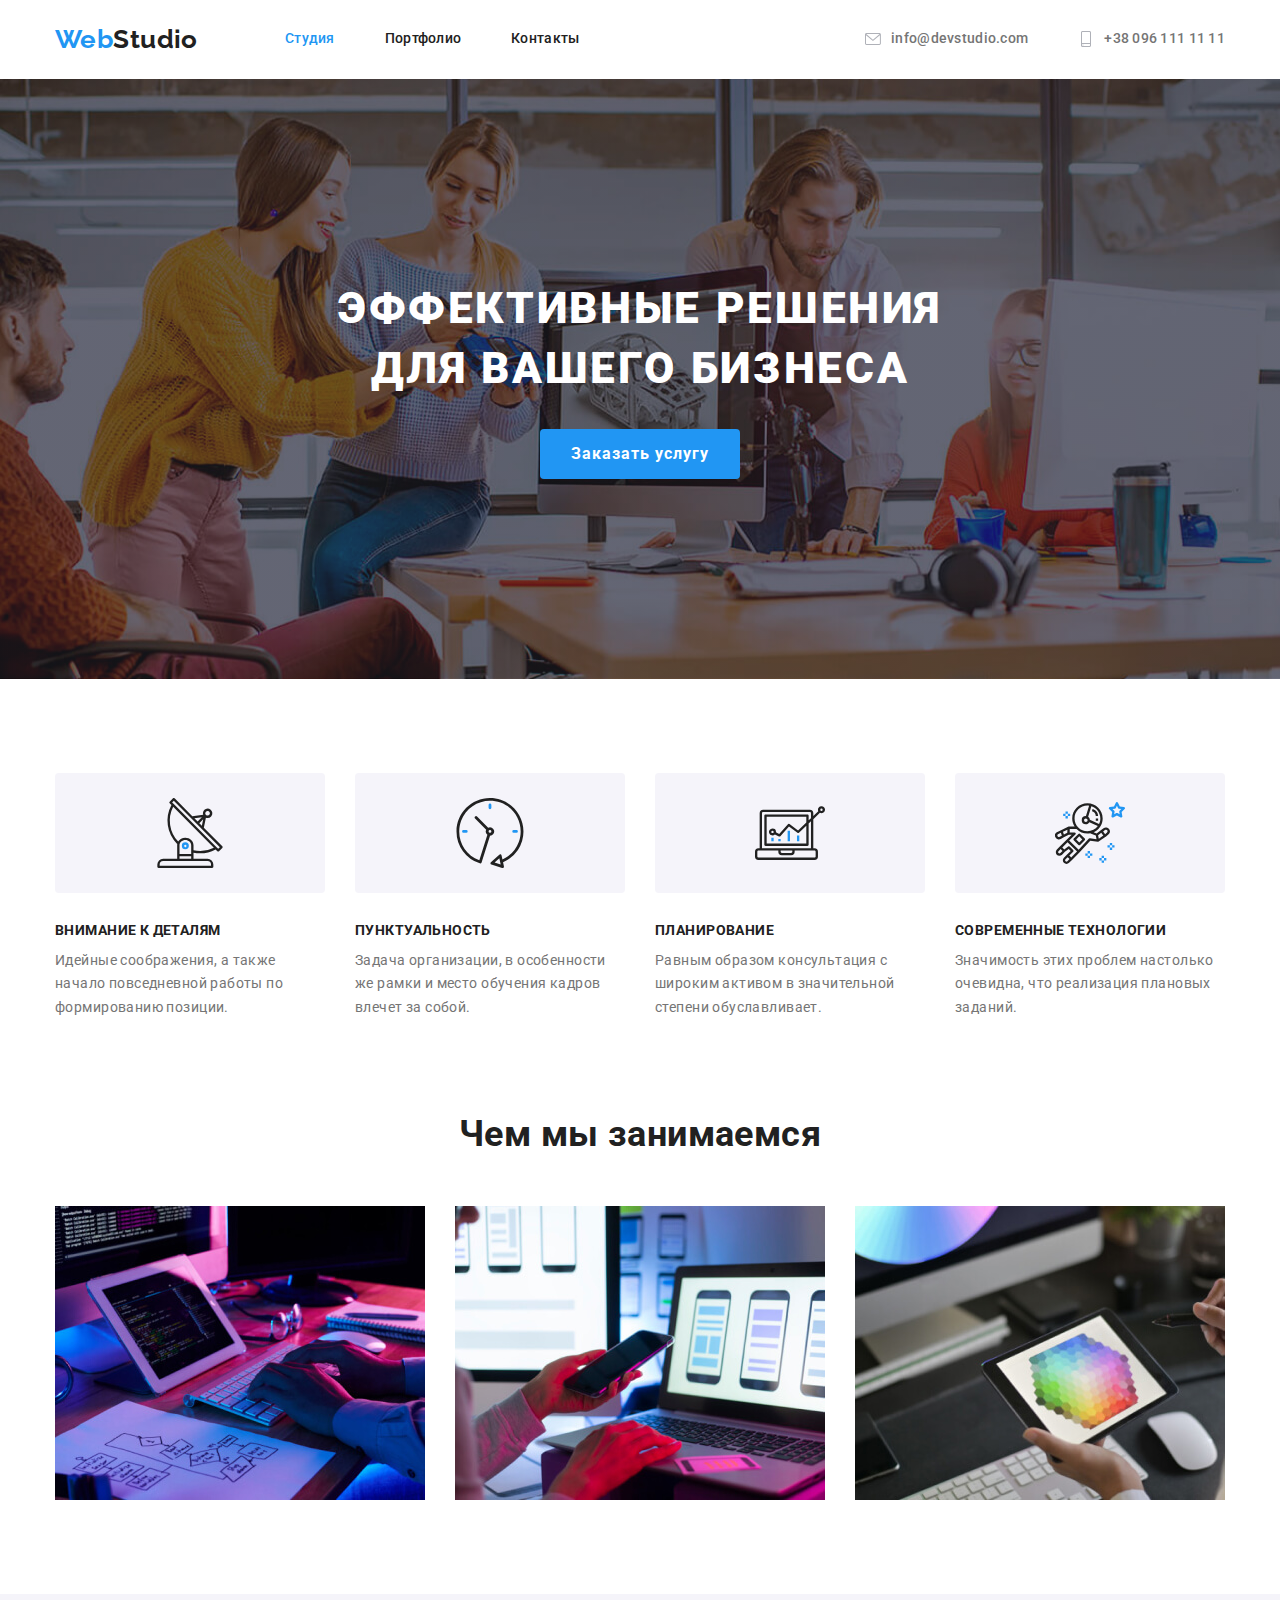
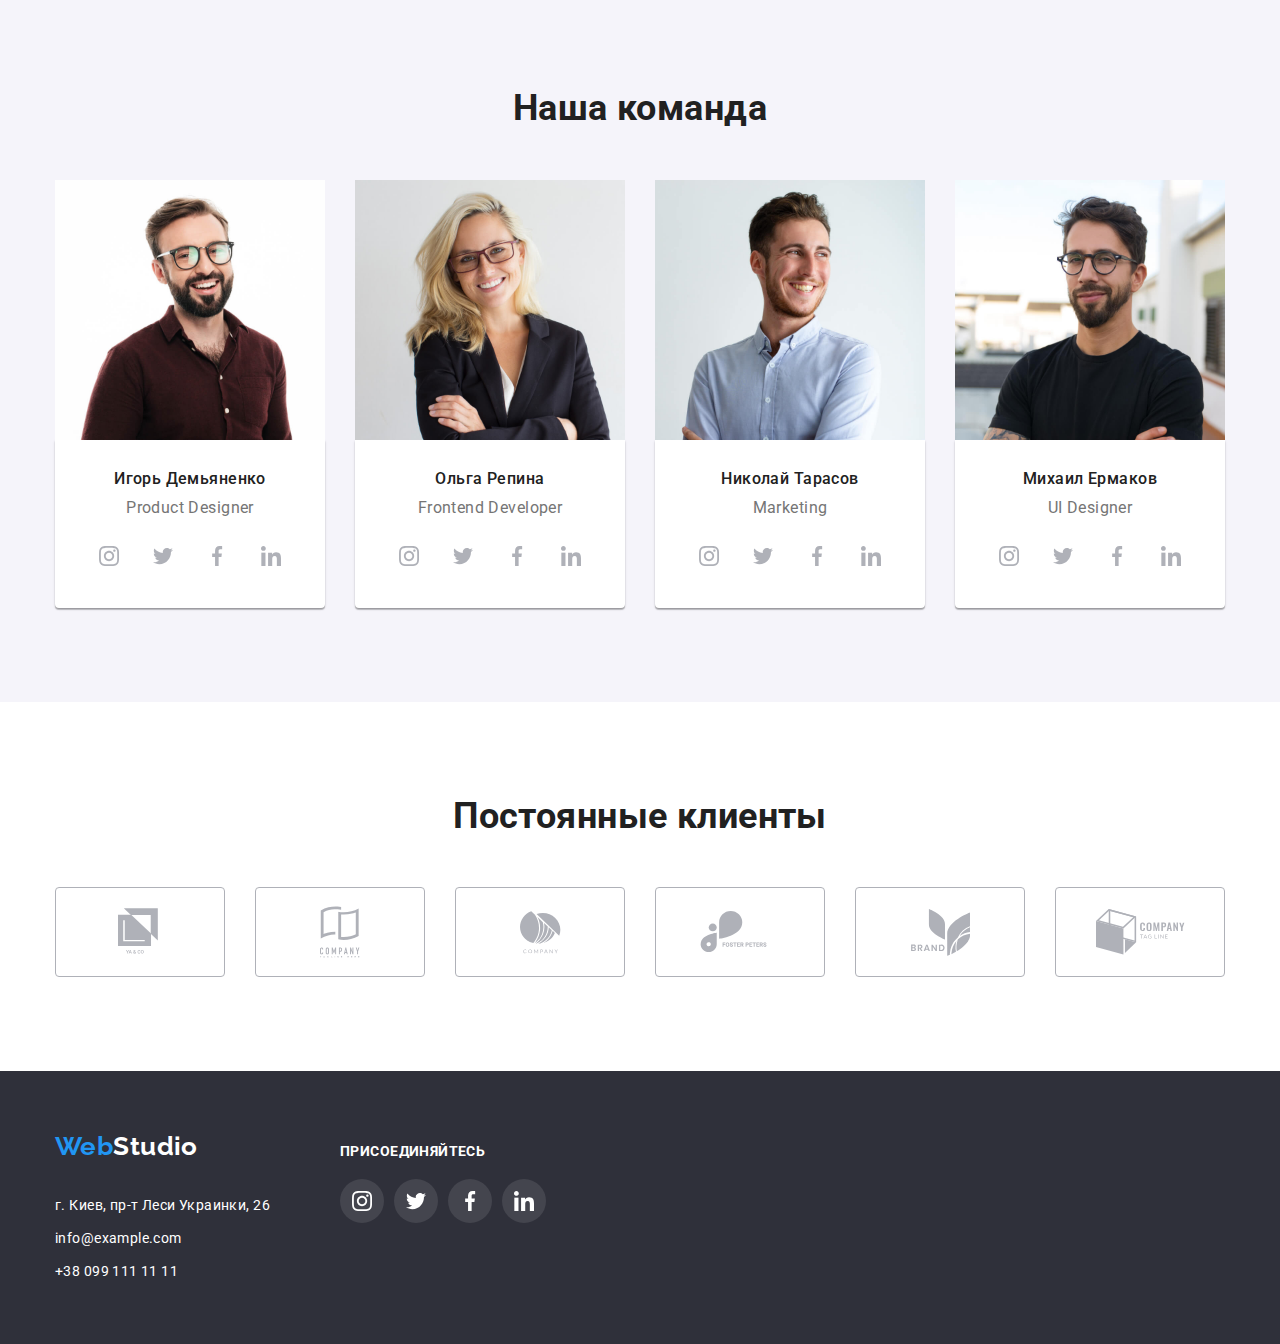
==== index.html @ 86a0d706 "перенесення файлів з попередньої роботи / transfer files from previous work" ====
<!DOCTYPE html>
<html lang="ru">
  <head>
    <meta charset="UTF-8" />
    <meta name="viewport" content="width=device-width, initial-scale=1.0" />
    <title>Студия</title>
    <link link href="https://fonts.googleapis.com/css2?family=Raleway:wght@500&family=Roboto:wght@400;500;700;900&display=swap" rel="stylesheet" />
    <link rel="stylesheet" href="./css/normalize.css"/>
    <link rel="stylesheet" href="./css/styles.css" />
  </head>

  <body class="page">
    <!--Шапка-->
    <header class="page-header">
      <div class="container">
      <nav>
        <a href="./index.html" class="logo link">Web<span class="logo-secondary">Studio</span></a>
      
        <ul class="site-nav list">
          <li class="item"><a href="./index.html" class="link current">Студия</a></li>
          <li class="item"><a href="./portfolio.html" class="link">Портфолио</a></li>
          <li class="item"><a href="" class="link">Контакты</a></li>                                   
        </ul>
      
        <ul class="auth-nav list">
          <li class="item"><a href="" class="link">
            <svg class="header-icon"><use href="./images/sprite.svg#icon-envelope"></use></svg>info@devstudio.com</a></li>
          <li class="item"><a href="" class="link">
            <svg class="header-icon" ><use href="./images/sprite.svg#icon-smartphone"></use></svg>+38 096 111 11 11</a></li>
        </ul>
      </nav>
      </div> 
    </header>

    <main>
      <!--Герой-->
      <section class="hero">
      <div class="container">
        <h1 class="hero-title">Эффективные решения<br> для вашего бизнеса</h1>
        <a href="" class="button link">Заказать услугу</a>
      </div>
      </section>

      <!--Наши плюсы-->
      <section class="section weprossection">
      <div class="container wepros">
        <h2 hidden class="section-title">преимущества</h2>
        <!--Скрытый заголовок-->
        <ul class="benefits list">
          <li class="benefits-list-item-first marging-list">
            <h3 class="title">Внимание к деталям</h3>
            <p class="text">
              Идейные соображения, а также начало повседневной работы по
              формированию позиции.
            </p>
          </li>
          <li class="benefits-list-item-secondary marging-list">
            <h3 class="title">Пунктуальность</h3>
            <p class="text">
              Задача организации, в особенности же рамки и место обучения кадров
              влечет за собой.
            </p>
          </li>
          <li class="benefits-list-item-third marging-list">
            <h3 class="title">Планирование</h3>
            <p class="text">
              Равным образом консультация с широким активом в значительной
              степени обуславливает.
            </p>
          </li>
          <li class="benefits-list-item-fourth marging-list">
            <h3 class="title">Современные технологии</h3>
            <p class="text">
              Значимость этих проблем настолько очевидна, что реализация
              плановых заданий.
            </p>
          </li>
        </ul>
      </div>
      </section>

      <!--Чем мы занимаемся-->
      <section class="section">
      <div class="container wedo">
        <h2 class="section-title">Чем мы занимаемся</h2>
        <ul class="list wedo-list">
          <li class="item">
            <img src="./images/occupation/img-1.jpg" alt="ноутбук" width="370"
            height="294" />
            <!-- <h3 class="title-secondary">Десктопные приложения</h3> -->
          </li>
          <li class="item">
            <img src="./images/occupation/img-2.jpg" alt="мобильный телефон"
            width="370" height="294" />
            <!-- <h3 class="title-secondary">Мобильные приложения</h3> -->
          </li>

          <li class="item">
            <img src="./images/occupation/img-3.jpg" alt="ноутбук" width="370"
            height="294" />
            <!-- <h3 class="title-secondary">Дизайнерские решения</h3> -->
          </li>
        </ul>
      </div>
      </section>

      <!--Наша команда-->
      <section class="section ourteam">
      <div class="container ourteam-container">
        <h2 class="section-title">Наша команда</h2>
        <ul class="list ourteam-list">
          <li class="item">
            <img src="./images/our-team/photo-1.jpg" alt="фото сотрудника"
            width="270" height="260" />
            <div class="ourteam-content">
            <h3 class="title-primery ourteam-title-padding">Игорь Демьяненко</h3>
            <p class="text">Product Designer</p>
            <ul class="list list-socialnetworks ourteam-socialnetworks">
              <li class="item-socialnetworks "><a href="" aria-label="Ссылка на Instagram">
                <svg class="ourteam-icon"><use href="./images/sprite.svg#icon-instagram"></use></svg>
              </a></li>
              <li class="item-socialnetworks "><a href="" aria-label="Ссылка на Twitter">
                <svg class="ourteam-icon"><use href="./images/sprite.svg#icon-twitter"></use></svg>
              </a></li>
              <li class="item-socialnetworks "><a href="" aria-label="Ссылка на Facebook">
                <svg class="ourteam-icon"><use href="./images/sprite.svg#icon-facebook"></use></svg>
            </a></li>
              <li class="item-socialnetworks "><a href="" aria-label="Ссылка на LinkedIn">
                <svg class="ourteam-icon"><use href="./images/sprite.svg#icon-linkedin"></use></svg>
              </a></li>
            </ul>
            </div>
          </li>
          <li class="item">
            <img src="./images/our-team/photo-2.jpg" alt="фото сотрудника"
            width="270" height="260" />
            <div class="ourteam-content">
            <h3 class="title-primery ourteam-title-padding">Ольга Репина</h3>
            <p class="text">Frontend Developer</p>
            <ul class="list list-socialnetworks ourteam-socialnetworks">
              <li class="item-socialnetworks "><a href="" aria-label="Ссылка на Instagram">
                <svg class="ourteam-icon"><use href="./images/sprite.svg#icon-instagram"></use></svg>
                </a></li>
              <li class="item-socialnetworks "><a href="" aria-label="Ссылка на Twitter">
                <svg class="ourteam-icon"><use href="./images/sprite.svg#icon-twitter"></use></svg>
                </a></li>
              <li class="item-socialnetworks "><a href="" aria-label="Ссылка на Facebook">
                <svg class="ourteam-icon"><use href="./images/sprite.svg#icon-facebook"></use></svg>
                </a></li>
              <li class="item-socialnetworks "><a href="" aria-label="Ссылка на LinkedIn">
                <svg class="ourteam-icon"><use href="./images/sprite.svg#icon-linkedin"></use></svg>
                </a></li>
            </ul> 
            </div>
            </li>
            <li class="item">
            <img src="./images/our-team/photo-3.jpg" alt="фото сотрудника"
            width="270" height="260" />
            <div class="ourteam-content">
            <h3 class="title-primery ourteam-title-padding">Николай Тарасов</h3>
            <p class="text">Marketing</p>
            <ul class="list list-socialnetworks ourteam-socialnetworks">
              <li class="item-socialnetworks "><a href="" aria-label="Ссылка на Instagram">
                  <svg class="ourteam-icon"><use href="./images/sprite.svg#icon-instagram"></use></svg>
                </a></li>
              <li class="item-socialnetworks "><a href="" aria-label="Ссылка на Twitter">
                  <svg class="ourteam-icon"><use href="./images/sprite.svg#icon-twitter"></use></svg>
                </a></li>
              <li class="item-socialnetworks "><a href="" aria-label="Ссылка на Facebook">
                  <svg class="ourteam-icon"><use href="./images/sprite.svg#icon-facebook"></use></svg>
                </a></li>
              <li class="item-socialnetworks"><a href="" aria-label="Ссылка на LinkedIn">
                  <svg class="ourteam-icon"><use href="./images/sprite.svg#icon-linkedin"></use></svg>
                </a></li>
            </ul>
          </div>
          </li>
          <li class="item">
            <img src="./images/our-team/photo-4.jpg" alt="фото сотрудника"
            width="270" height="260" />
            <div class="ourteam-content">
              <h3 class="title-primery ourteam-title-padding">Михаил Ермаков</h3>
              <p class="text">UI Designer</p>
              <ul class="list list-socialnetworks ourteam-socialnetworks">
                <li class="item-socialnetworks "><a  href="" aria-label="Ссылка на Instagram">
                    <svg class="ourteam-icon">
                      <use href="./images/sprite.svg#icon-instagram"></use>
                    </svg>
                  </a></li>
                <li class="item-socialnetworks"><a  href="" aria-label="Ссылка на Twitter">
                    <svg class="ourteam-icon">
                      <use href="./images/sprite.svg#icon-twitter"></use>
                    </svg>
                  </a></li>
                <li class="item-socialnetworks"><a  href="" aria-label="Ссылка на Facebook">
                    <svg class="ourteam-icon">
                      <use href="./images/sprite.svg#icon-facebook"></use>
                    </svg>
                  </a></li>
                <li class="item-socialnetworks"><a  href="" aria-label="Ссылка на LinkedIn">
                    <svg class="ourteam-icon">
                      <use href="./images/sprite.svg#icon-linkedin"></use>
                    </svg>
                  </a></li>
              </ul>
            </div>
      </div>
      </section>

      <!-- Постоянные клиенты--> 
       <section class="section clients">
      <div class="container">
        <h2 class="section-title">Постоянные клиенты</h2>
        <ul class="list clients-list">
          <li class="item"><a href="">
            <svg class="clients-icon" width="44px" height="49px">
              <use href="./images/sprite.svg#icon-logo-1" ></use>
            </svg>
          </a></li> 
          <li class="item"><a href="">
            <svg class="clients-icon" width="40" height="52">
              <use href="./images/sprite.svg#icon-logo-2" ></use>
            </svg></a></li>
          <li class="item"><a href="">
            <svg class="clients-icon" width="41" height="43">
              <use href="./images/sprite.svg#icon-logo-3"></use>
            </svg></a></li>
          <li class="item"><a href="">
            <svg class="clients-icon"  width="80" height="42">
              <use href="./images/sprite.svg#icon-logo-4"></use>
            </svg></a></li>
          <li class="item"><a href="">
            <svg class="clients-icon" width="59" height="47">
              <use href="./images/sprite.svg#icon-logo-5" ></use>
            </svg></a></li>
          <li class="item"><a href="">
            <svg class="clients-icon" width="89" height="46">
              <use href="./images/sprite.svg#icon-logo-6" width="89" height="46"></use>
            </svg></a></li> 
        </ul>
      </section>
      </div>
    </main>

    <!--Футер-->
    <footer class="footer">
      <div class="container">
        <div class="first-container-footer">
          <a href="" class="logo link">
            <p>Web<span class="alternative">Studio</span></p>
          </a>
          <address class="footer-address">
            <ul class="list">
              <li class="item"><a>г. Киев, пр-т Леси Украинки, 26</a></li> <!--ссылка на геолокацию?-->
              <li class="item"><a href="" class="address-link link">info@example.com</a></li>
              <li class="item"><a href="" class="address-link link">+38 099 111 11 11</a></li>
            </ul>
          </address>
        </div>
    
        <div class="secondary-container-footer">
            <p class="text">присоединяйтесь</p>
            <ul class="list list-secondary-container-footer list-socialnetworks">
              <li class="item socialnetworks-item"><a href="" aria-label="Ссылка на Instagram">
                <svg class="footer-icon">
                  <use href="./images/sprite.svg#icon-instagram"></use>
                </svg>
              </a></li>
              <li class="item socialnetworks-item"><a href="" aria-label="Ссылка на Twitter">
                <svg class="footer-icon">
                  <use href="./images/sprite.svg#icon-twitter"></use>
                </svg>
              </a></li>
              <li class="item socialnetworks-item"><a  href="" aria-label="Ссылка на Facebook">
                <svg class="footer-icon">
                  <use href="./images/sprite.svg#icon-facebook"></use>
                </svg>
              </a></li>
              <li class="item socialnetworks-item"><a href="" aria-label="Ссылка на Facebook">
                  <svg class="footer-icon">
                    <use href="./images/sprite.svg#icon-linkedin"></use>
                  </svg>
                </a></li>
            </ul>
          </div>
    
          <!-- <div class="third-container-footer">
            <p>Подпишитесь на рассылку</p>
          </div> -->
      </div>
    </footer>
  </body>
</html>
---- css/styles.css ----
/* цвет заголовков #212121 */
/* альтернативный цвет заголовков #FFFFFF */
/* цвет текста  #757575*/
/* белый #FFFFFF*/
/* акцент  #2196F3*/
/* основной цвет фона  #FFFFFF */
/* вторичный цвет фона #F5F4FA */
/* цвет фона подвала #2F303A */
/* цвет ссылок соцсетей #AFB1B8 */
/* цвет кнопки #2196F3 */

:root {
  --title-color: #212121;
  --title-text-color: #212121;
  --primaty-text-color: #757575;
  --primaty-link-color: #212121;
  --secondary-link-color: #2196f3;
  --secondary-title-color: #ffffff;
  --primary-background-color: #ffffff;
  --secondary-background-color: #f5f4fa;
  --bg-secondary-title: rgba(47, 48, 58, 0.8);
  --bg-button-color: #2196f3;
  --hero-bgc: #c4c4c4;
  --hero-bg-gradient: rgba(47, 48, 58, 0.4);
  --prime-button-title: #ffffff;
  --footer-bg-color: #2f303a;
  --footer-text-color: #ffffff;
  --footer-secondary-text-color: rgba(255, 255, 255, 0.6);
  --prime-border-color: #afb1b8;
  --prime-icon-bgc: #ffffff;
  --secondary-icon-bgc: rgba(255, 255, 255, 0.1);
  --box-shadow-first: rgba(0, 0, 0, 0.12);
  --box-shadow-secondary: rgba(0, 0, 0, 0.14);
  --box-shadow-third: rgba(0, 0, 0, 0.2);
  --batton-shadow-first: rgba(0, 0, 0, 0.1);
  --batton-shadow-secondary: rgba(0, 0, 0, 0.08);
  --batton-shadow-third: rgba(0, 0, 0, 0.12);
  --batton-shadow-fourth: rgba(0, 0, 0, 0.06);
  --batton-shadow-fifth: rgba(0, 0, 0, 0.16);
  --border-item-gallery-work: #eeeeee;
  --icon-color: #afb1b8;
}

html {
  box-sizing: border-box;
}

*,
*::before,
*::after {
  box-sizing: inherit;
  margin: 0;
  padding: 0;
}

.page {
  background-color: var(--primary-beckgound-color);
  color: var(--primaty-text-color);

  font-family: Roboto, sans-serif;
  letter-spacing: 0.03em;

  font-size: 14px;
  line-height: 1.71;
}

.button {
  text-decoration: none;
}

.list {
  list-style: none;
}

.link {
  text-decoration: none;
}

.container {
  margin: 0 auto;
  padding-left: 15px;
  padding-right: 15px;
  width: 1200px;
}

.section {
  padding: 94px 0;
}

img {
  display: block;
  max-width: 100%;
  height: auto;
}

svg {
  fill: var(--prime-border-color);
  /* margin-right: auto;
  margin-left: auto; */
}

/* Шапка */
.page-header {
  padding-top: 24px;
  padding-bottom: 25px;
}

nav {
  display: flex;
  align-items: center;
}

nav .list {
  display: flex;
}

.nomarging-bottom {
  padding: 0;
}

.list-socialnetworks {
  display: flex;
  justify-content: space-between;

  align-items: center;
  /* width: 206px; */
}

/* .list-socialnetwork a {
  display: flex;
  justify-content: space-between;
  align-content: center;
  align-items: center;
  width: 44px;
  height: 44px;
  border-radius: 50%;
} */

/* .list-socialnetworks a:hover,
.list-socialnetworks a:focus {
  background-color: var(--secondary-link-color);
} */

.auth-nav .item svg:first-child {
  width: 16px;
  height: 16px;
  margin-right: 10px;
}
/*?*/
.auth-nav .item svg:last-child {
  width: 16px;
  height: 16px;
  margin-right: 10px;
}

/* .header-icon {
  fill: var(--primaty-text-color);
}

.header-icon:hover,
.header-icon:focus {
  fill: var(--secondary-link-color);
} */

.list-socialnetworks .item:not(:last-child) {
  margin-right: 10px;
}

/* sait-nav */
.logo {
  width: 145px;
  height: 30px;
  margin-right: 85px;

  color: var(--secondary-link-color);

  font-family: Raleway, sans-serif;

  font-weight: 700;
  font-size: 26px;
  line-height: 1.19;
}

.logo-secondary {
  color: var(--title-text-color);
}

.alternative {
  color: var(--secondary-title-color);
}

.site-nav .link {
  color: var(--primaty-link-color);

  font-weight: 500;
  font-size: 14px;
  line-height: 1.14;
  letter-spacing: 0.02em;
}

.site-nav .item:not(:last-child) {
  margin-right: 50px;
}

.site-nav .link:hover,
.site-nav .link:focus,
.site-nav .link.current {
  color: var(--secondary-link-color);
}

.auth-nav .item:not(:last-child) {
  margin-right: 50px;
}

.container .auth-nav {
  margin-left: auto;
}
.auth-nav .link {
  color: var(--primaty-text-color);

  font-weight: 500;
  font-size: 14px;
  line-height: 1.14;
  letter-spacing: 0.02em;

  display: flex;
  align-items: center;
}

.auth-nav .link:hover,
.auth-nav .link:focus,
.auth-nav .link.current {
  color: var(--secondary-link-color);
}

.auth-nav .link:hover svg,
.auth-nav .link:focus svg,
.auth-nav .link.current {
  /* color: var(--secondary-link-color); */
  fill: var(--secondary-link-color);
}

/* Герой */
.hero {
  /* max-width: 1600px; */
  /* height: 600px; */
  /* margin-left: auto; */
  /* margin-right: auto; */
  /* outline: 1px solid var(--hero-bgc); */
  background-image: linear-gradient(
      var(--hero-bg-gradient),
      var(--hero-bg-gradient)
    ),
    /* ??? */ url(../images/Hero.jpg);
  background-repeat: no-repeat;
  background-position: center;
  background-size: cover;

  padding: 200px 0;

  text-align: center;
}

.hero-title {
  margin-top: 0;
  margin-bottom: 30px;
  color: var(--secondary-title-color);

  font-weight: 900;
  font-size: 44px;
  line-height: 1.36;
  text-align: center;
  letter-spacing: 0.06em;
  text-transform: uppercase;
}

.hero .button {
  display: inline-block;
  min-width: 200px;
  padding-top: 10px;
  padding-right: 22px;
  padding-bottom: 10px;
  padding-left: 22px;

  border-radius: 4px;
}

.button {
  background: var(--bg-button-color);
  color: var(--prime-button-title);

  font-weight: 700;
  font-size: 16px;
  line-height: 1.87;
  display: flex;
  align-items: center;
  text-align: center;
  letter-spacing: 0.06em;

  border-radius: 4px;
}

/* Наши плюсы */
.weprossection {
  padding-bottom: 0;
}

.container .benefits {
  display: flex;
  flex-wrap: wrap;
}

.benefits-list-item-first,
.benefits-list-item-secondary,
.benefits-list-item-third,
.benefits-list-item-fourth {
  width: 270px;
  /* height: 120px; */
  fill: var(--secondary-link-color);
}

.benefits-list-item-first::before {
  display: block;
  content: "";
  margin-bottom: 30px;
  height: 120px;
  background-color: var(--secondary-background-color);
  border-radius: 4px;
  background-image: url(../images/antenna1.svg);
  background-position: center;
  background-repeat: no-repeat;
  fill: var(--primaty-link-color);
}

.benefits-list-item-secondary::before {
  display: block;
  content: "";
  margin-bottom: 30px;
  height: 120px;
  background-color: var(--secondary-background-color);
  border-radius: 4px;
  background-image: url(../images/clock1.svg);
  background-position: center;
  background-repeat: no-repeat;
}

.benefits-list-item-third::before {
  display: block;
  content: "";
  margin-bottom: 30px;
  height: 120px;
  background-color: var(--secondary-background-color);
  border-radius: 4px;
  background-image: url(../images/diagram1.svg);
  background-position: center;
  background-repeat: no-repeat;
}

.benefits-list-item-fourth::before {
  display: block;
  content: "";
  margin-bottom: 30px;
  height: 120px;
  background-color: var(--secondary-background-color);
  border-radius: 4px;
  background-image: url(../images/astronaut1.svg);
  background-position: center;
  background-repeat: no-repeat;
}

.benefits .marging-list:not(:last-child) {
  margin-right: 30px;
}

.benefits .title {
  margin-bottom: 10px;

  color: var(--title-color);
  font-weight: 700;
  font-size: 14px;
  line-height: 1.14;
  text-transform: uppercase;
}

/* H2 */
.section-title {
  margin-bottom: 50px;

  color: var(--title-color);
  font-weight: 700;
  font-size: 36px;
  line-height: 1.16;
  text-align: center;
}

/* Чем мы занимаемся */
.wedo .list {
  display: flex;
  flex-wrap: wrap;
}

.wedo-list .item:not(:last-child) {
  margin-right: 30px;
}

.title-secondary {
  margin-bottom: 10px;

  color: var(--title-color);
  background: var(--bg-secondary-title);

  font-weight: 700;
  font-size: 14px;
  line-height: 1.14;
  text-align: center;
  text-transform: uppercase;
}

/* Наша команда */
.ourteam {
  background: var(--secondary-background-color);
}

.ourteam .list {
  display: flex;
}

.ourteam-content {
  background-color: var(--primary-background-color);

  box-shadow: 0px 1px 3px var(--box-shadow-first),
    0px 1px 1px var(--box-shadow-secondary), 0px 2px 1px var(--box-shadow-third);
  border-radius: 0px 0px 4px 4px;
}
/* .ourteam .item {
  background-color: var(--primary-background-color);
} */

.ourteam-container .item:not(:last-child) {
  margin-right: 30px;
}

.ourteam-content {
  padding-top: 30px;
  padding-bottom: 30px;
  padding-right: 32px;
  padding-left: 32px;
}

.ourteam-title-padding {
  margin-bottom: 10px;
}

.title-primery {
  color: var(--title-text-color);

  font-weight: 500;
  font-size: 16px;
  line-height: 1.18;
  text-align: center;
}

.ourteam .text {
  margin-bottom: 16px;

  font-size: 16px;
  line-height: 1.18;
  text-align: center;
}

.ourteam-socialnetworks .ourteam-icon {
  justify-content: space-between;
  width: 20px;
  height: 20px;
}

.ourteam-container a {
  display: flex;
  align-items: center;
  justify-content: center;
  width: 44px;
  height: 44px;
  background-color: var(--primary-background-color);
  box-sizing: border-box;
  border-radius: 50%;
}

.ourteam-container a:hover,
.ourteam-container a:focus {
  background-color: var(--bg-button-color);
}

.ourteam-container a:hover svg,
.ourteam-container a:focus svg {
  fill: var(--prime-icon-bgc);
}

/* .ourteam-icon:hover,
.ourteam-icon:focus {
  fill: var(--secondary-title-color);
} */

/* Постоянные клиенты */
.clients-list {
  display: flex;
}

.clients a {
  display: flex;
  align-items: center;
  justify-content: center;
  width: 170px;
  height: 90px;
  border-width: 1px;
  border-style: solid;
  border-color: var(--icon-color);
  box-sizing: border-box;
  border-radius: 4px;
}

.clients a:hover,
.clients a:focus {
  border: 1px solid var(--secondary-link-color);
}

.clients a:hover svg,
.clients a:focus svg {
  fill: var(--secondary-link-color);
}

.clients-list .item:not(:last-child) {
  margin-right: 30px;
}

/* .clients-icon {
  fill: var(--icon-color);
} */

/* .clients-icon:hover,
.clients-icon:focus {
  fill: var(--secondary-link-color);
} */

/* Галерея Портфолио */
.gallery .list {
  display: flex;
  flex-wrap: wrap;
}

.gallery-button {
  margin-bottom: 50px;
  align-self: center;
}

.gallery-work {
  display: flex;
  flex-wrap: wrap;
}

.gallery-work .item:hover {
  box-sizing: border-box;
  background-color: var(--primary-background-color);

  box-shadow: 0px 1px 1px var(--batton-shadow-third),
    0px 4px 4px var(--batton-shadow-fourth),
    1px 4px 6px var(--batton-shadow-fifth);
}

.gallery-button .item:not(:last-child) {
  margin-right: 8px;
}
.gallery-work .item:not(:nth-child(3n)) {
  margin-right: 30px;
}
.gallery-work .item:not(:nth-last-child(-n + 3)) {
  margin-bottom: 30px;
}
.container .gallery-button {
  justify-content: center;
}

.gallery .button {
  /* margin-bottom: 50px; */
  border-radius: 4px;

  padding-top: 6px;
  padding-right: 22px;
  padding-bottom: 6px;
  padding-left: 22px;

  color: var(--title-text-color);
  background: var(--secondary-background-color);

  font-weight: 500;
  font-size: 16px;
  line-height: 1.62;
  text-align: center;
  letter-spacing: 0.03em;
  border: none;
}

.gallery .button:hover:hover,
.gallery .button:focus:focus {
  color: var(--prime-button-title);
  background-color: var(--bg-button-color);

  box-shadow: 0px 3px 1px var(--batton-shadow-first),
    0px 1px 2px var(--batton-shadow-secondary),
    0px 2px 2px var(--batton-shadow-third);
  border: none;
}

.gallery-card-content {
  box-sizing: border-box;
  padding-top: 20px;
  padding-left: 24px;
  padding-right: 24px;
  padding-bottom: 20px;

  border: 1px solid var(--border-item-gallery-work);
  background: var(--primary-background-color);
}

.gallery-title-padding {
  padding-bottom: 10px;
}

.gallery .title-primery {
  font-weight: 700;
  font-size: 18px;
  line-height: 2;
  letter-spacing: 0.06em;
  text-align: left;
}

.gallery .text {
  font-size: 16px;
  line-height: 1.87;
  color: var(--primaty-text-color);
}

/*Футер*/
.footer {
  padding-top: 60px;
  padding-bottom: 60px;

  color: var(--footer-text-color);
  background: var(--footer-bg-color);

  font-weight: 700;
}

.footer .container {
  display: flex;
  flex-wrap: wrap;
}

.footer-address {
  font-style: normal;
  font-weight: normal;
}

.footer .logo {
  margin-bottom: 20px;
}

.first-container-footer .item:not(:last-child) {
  margin-bottom: 9px;
}

.address-link {
  color: var(--footer-secondary-text-colo);

  font-weight: normal;
  font-size: 14px;
  line-height: 1.71;
}

.first-container-footer {
  margin-right: 70px;
}

.secondary-container-footer {
  margin-right: auto;
}

.secondary-container-footer .text {
  margin-top: 12px;
  margin-bottom: 20px;

  font-weight: bold;
  font-size: 14px;
  line-height: 1.142;
  letter-spacing: 0.03em;
  text-transform: uppercase;
}

.footer-icon {
  /* justify-content: space-between; */
  width: 20px;
  height: 20px;
  fill: var(--prime-icon-bgc);
}

.secondary-container-footer a {
  display: flex;
  align-items: center;
  justify-content: center;
  width: 44px;
  height: 44px;
  background-color: var(--secondary-icon-bgc);
  box-sizing: border-box;
  border-radius: 50%;
}

.secondary-container-footer a:hover,
.secondary-container-footer a:focus {
  background-color: var(--bg-button-color);
}
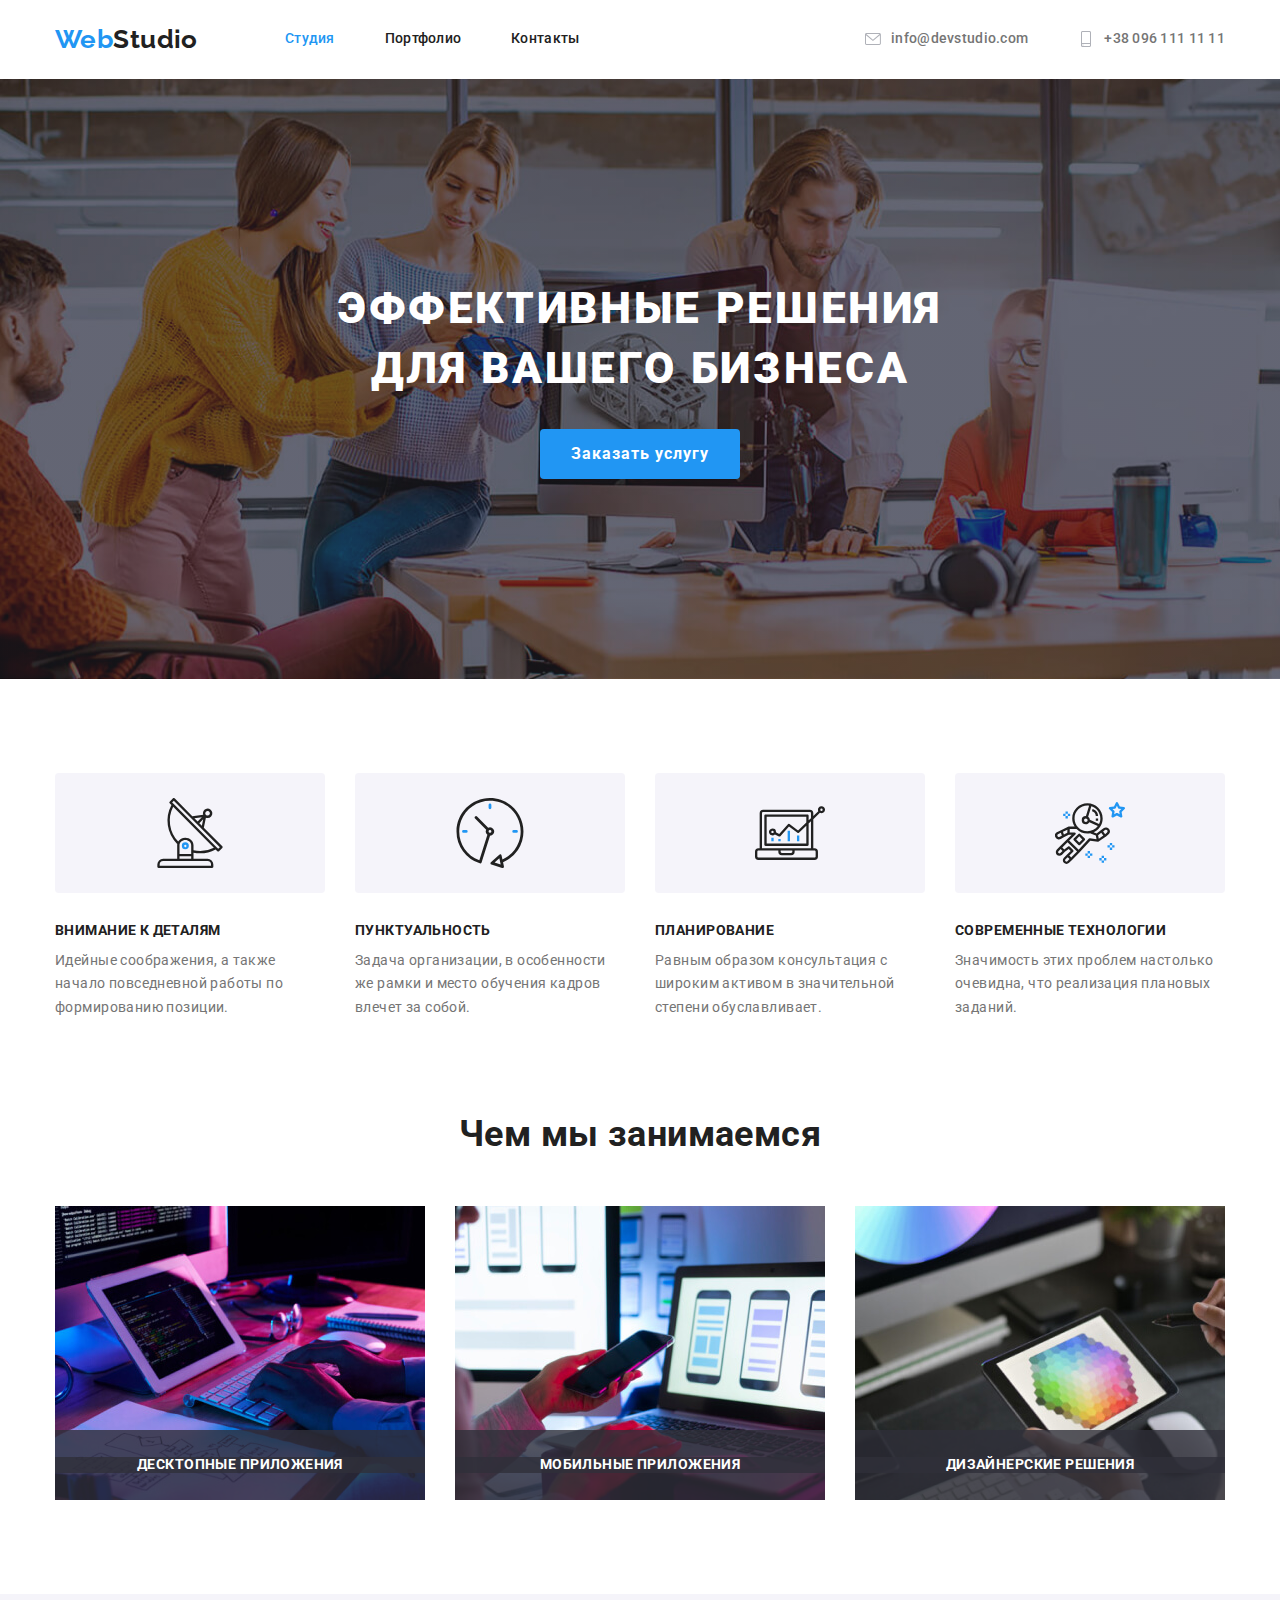
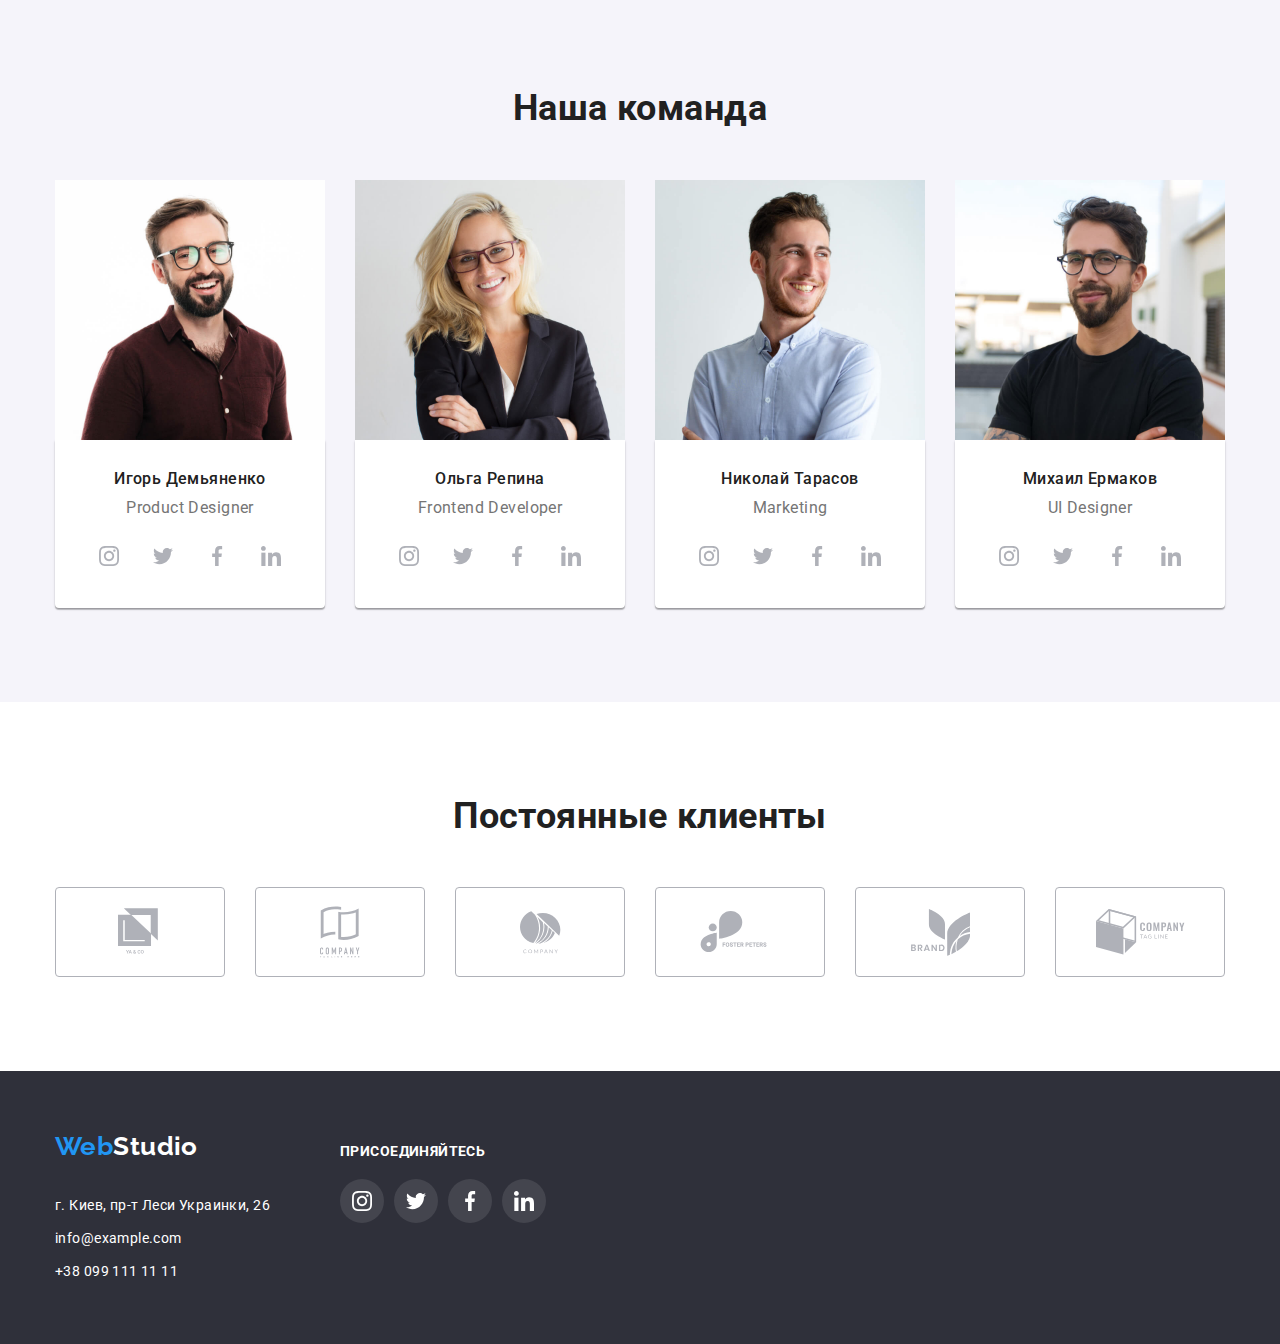
==== commit 8f513c5b: "ховер и фокус с оверлеєм..." ====
--- a/index.html
+++ b/index.html
@@ -87,18 +87,20 @@
           <li class="item">
             <img src="./images/occupation/img-1.jpg" alt="ноутбук" width="370"
             height="294" />
-            <!-- <h3 class="title-secondary">Десктопные приложения</h3> -->
+            <div class="wedo-list-container">
+            <h3 class="title-secondary">Десктопные приложения</h3></div>
           </li>
           <li class="item">
             <img src="./images/occupation/img-2.jpg" alt="мобильный телефон"
             width="370" height="294" />
-            <!-- <h3 class="title-secondary">Мобильные приложения</h3> -->
-          </li>
-
+            <div class="wedo-list-container">
+            <h3 class="title-secondary">Мобильные приложения</h3></div>
+          </li>
           <li class="item">
             <img src="./images/occupation/img-3.jpg" alt="ноутбук" width="370"
             height="294" />
-            <!-- <h3 class="title-secondary">Дизайнерские решения</h3> -->
+            <div class="wedo-list-container">
+            <h3 class="title-secondary">Дизайнерские решения</h3></div>
           </li>
         </ul>
       </div>
--- a/css/styles.css
+++ b/css/styles.css
@@ -39,6 +39,7 @@
   --batton-shadow-fifth: rgba(0, 0, 0, 0.16);
   --border-item-gallery-work: #eeeeee;
   --icon-color: #afb1b8;
+  --bg-gallary-work-t-c: rgba(33, 150, 243, 0.9);
 }
 
 html {
@@ -403,6 +404,26 @@
   margin-right: 30px;
 }
 
+.wedo-list .item {
+  position: relative;
+}
+
+.wedo-list-container {
+  position: absolute;
+
+  width: 100%;
+  left: 0;
+  bottom: 0;
+  background: var(--bg-secondary-title);
+  padding-top: 27px;
+  padding-bottom: 27px;
+}
+
+.wedo-list-container h3 {
+  color: var(--secondary-title-color);
+  margin: 0;
+}
+
 .title-secondary {
   margin-bottom: 10px;
 
@@ -639,6 +660,43 @@
   color: var(--primaty-text-color);
 }
 
+.gallery-work-text-container {
+  position: absolute;
+  top: 0;
+  left: 0;
+  padding-top: 63px;
+  padding-right: 24px;
+  padding-bottom: 63px;
+  padding-left: 24px;
+  width: 100%;
+  height: 100%;
+  transform: translateY(100%);
+  transition: all 250ms linear;
+  background: var(--bg-gallary-work-t-c);
+}
+
+.gallery a:hover .gallery-work-text-container {
+  transform: translateY(0%);
+  
+}
+
+.gallery-work-text-container p {
+  font-family: Roboto;
+  font-style: normal;
+  font-weight: normal;
+  font-size: 18px;
+  line-height: 1.56;
+  letter-spacing: 0.03em;
+  color: var(--secondary-title-color);
+ 
+}
+
+.gallery-work-photo-container {
+  position: relative;
+  overflow: hidden;
+  width: auto;
+}
+
 /*Футер*/
 .footer {
   padding-top: 60px;
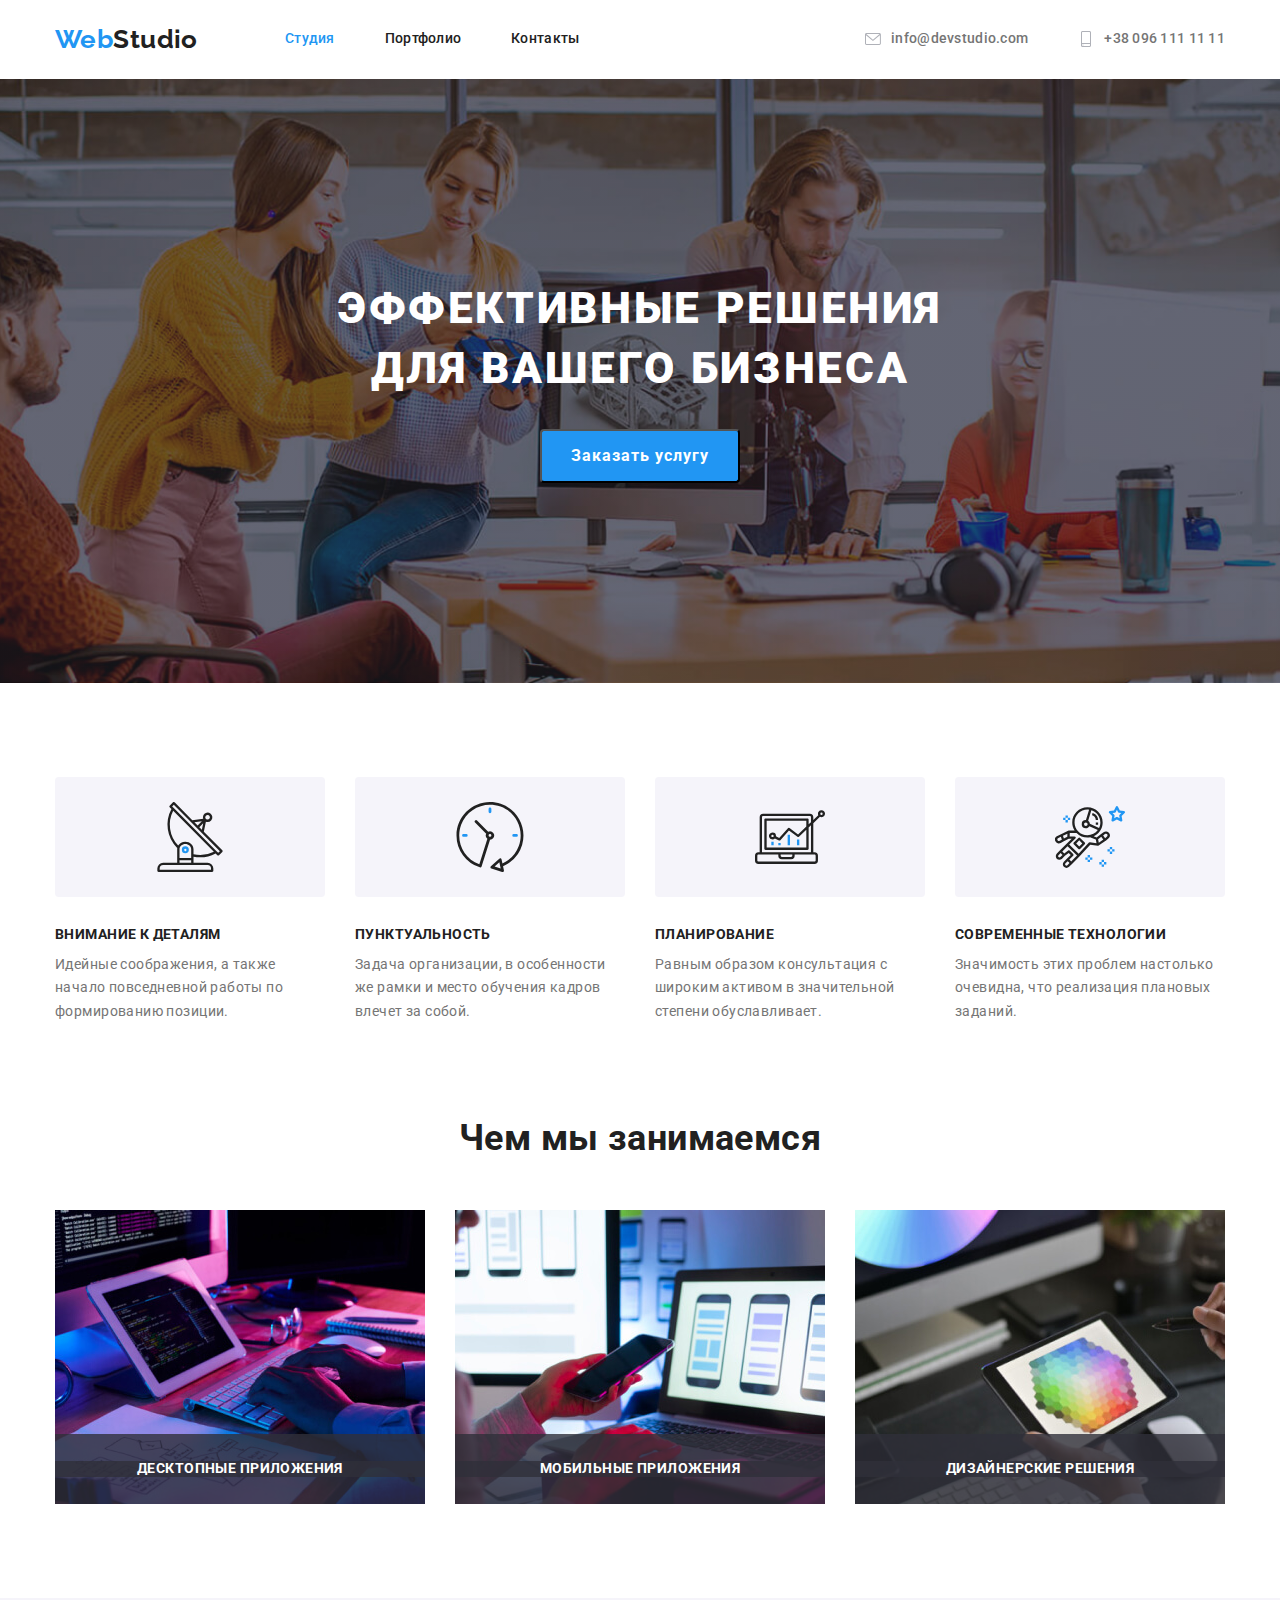
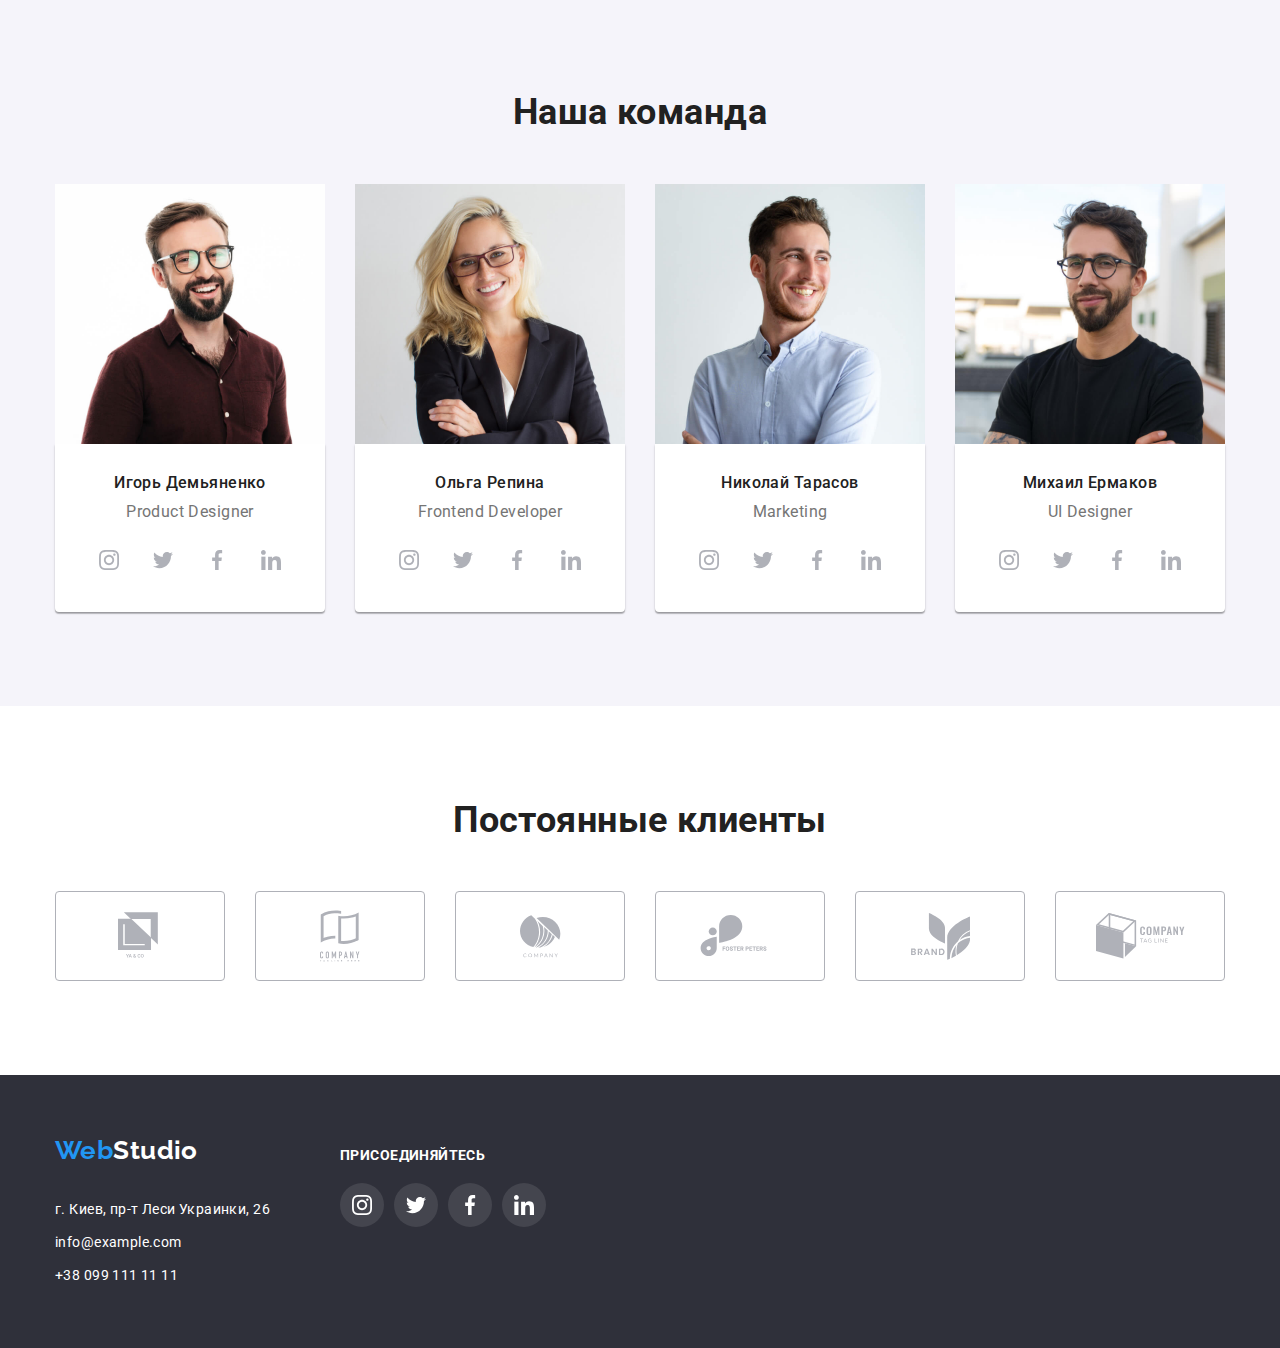
==== commit ab92d5f3: "модельне вікно бета версія" ====
--- a/index.html
+++ b/index.html
@@ -37,7 +37,8 @@
       <section class="hero">
       <div class="container">
         <h1 class="hero-title">Эффективные решения<br> для вашего бизнеса</h1>
-        <a href="" class="button link">Заказать услугу</a>
+        <button class="button link" type="button" data-modal-open>Заказать услугу</button>
+        <!-- <a href="" class="button link" data-modal-open>Заказать услугу</a> -->
       </div>
       </section>
 
@@ -291,5 +292,12 @@
           </div> -->
       </div>
     </footer>
+    <div class="backdrop is-hidden " data-modal>
+      <div class="form-wrapper">
+        <button class="form-wrapper-close-btn" type=batton data-modal-close><svg><use href=".images/sprite.svg#icon-close-black"width="11" height="11"></use></svg></button>
+      </div>
+    </div>
+
+    <script src="./jc/modai.jc"></script>
   </body>
 </html>
--- a/css/styles.css
+++ b/css/styles.css
@@ -100,10 +100,51 @@
   margin-left: auto; */
 }
 
+.backdrop {
+  position: fixed;
+  width: 100%;
+  height: 100%;
+  top: 0;
+  left: 0;
+
+  background-color: var(--box-shadow-third);
+}
+
+.is-hidden {
+  opacity: 0;
+  visibility: hidden;
+}
+
+.form-wrapper {
+  position: absolute;
+  top: 221px;
+  left: 50%;
+  transform: translateX(-50%);
+  width: 528px;
+  height: 581px;
+
+  background: var(--primary-background-color);
+}
+
+.form-wrapper-close-btn {
+  position: absolute;
+  right: 8px;
+  top: 8px;
+  width: 30px;
+  height: 30px;
+  cursor: pointer;
+  
+  background: var(--primary-background-color);
+  border: 1px solid var(--batton-shadow-first);
+  border-radius: 50%;
+  box-sizing: border-box;
+  }
+
 /* Шапка */
 .page-header {
   padding-top: 24px;
   padding-bottom: 25px;
+
 }
 
 nav {
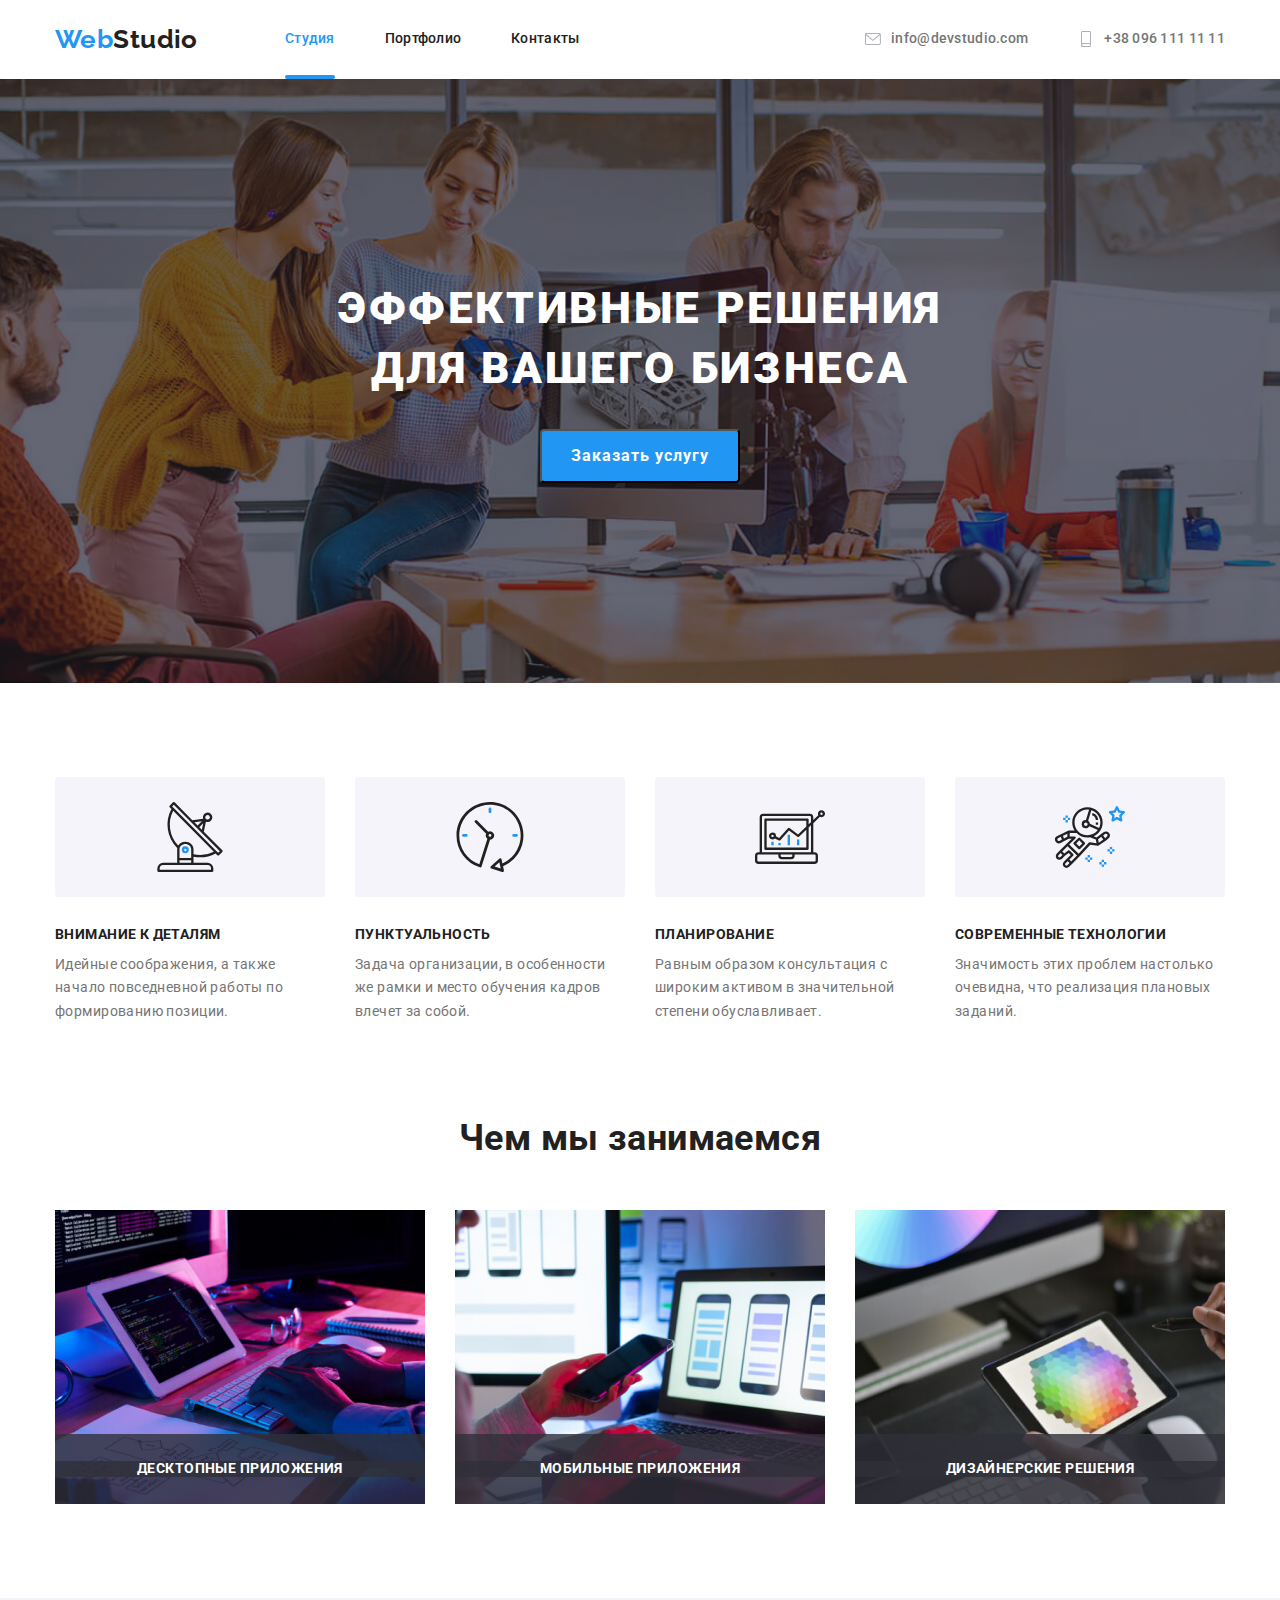
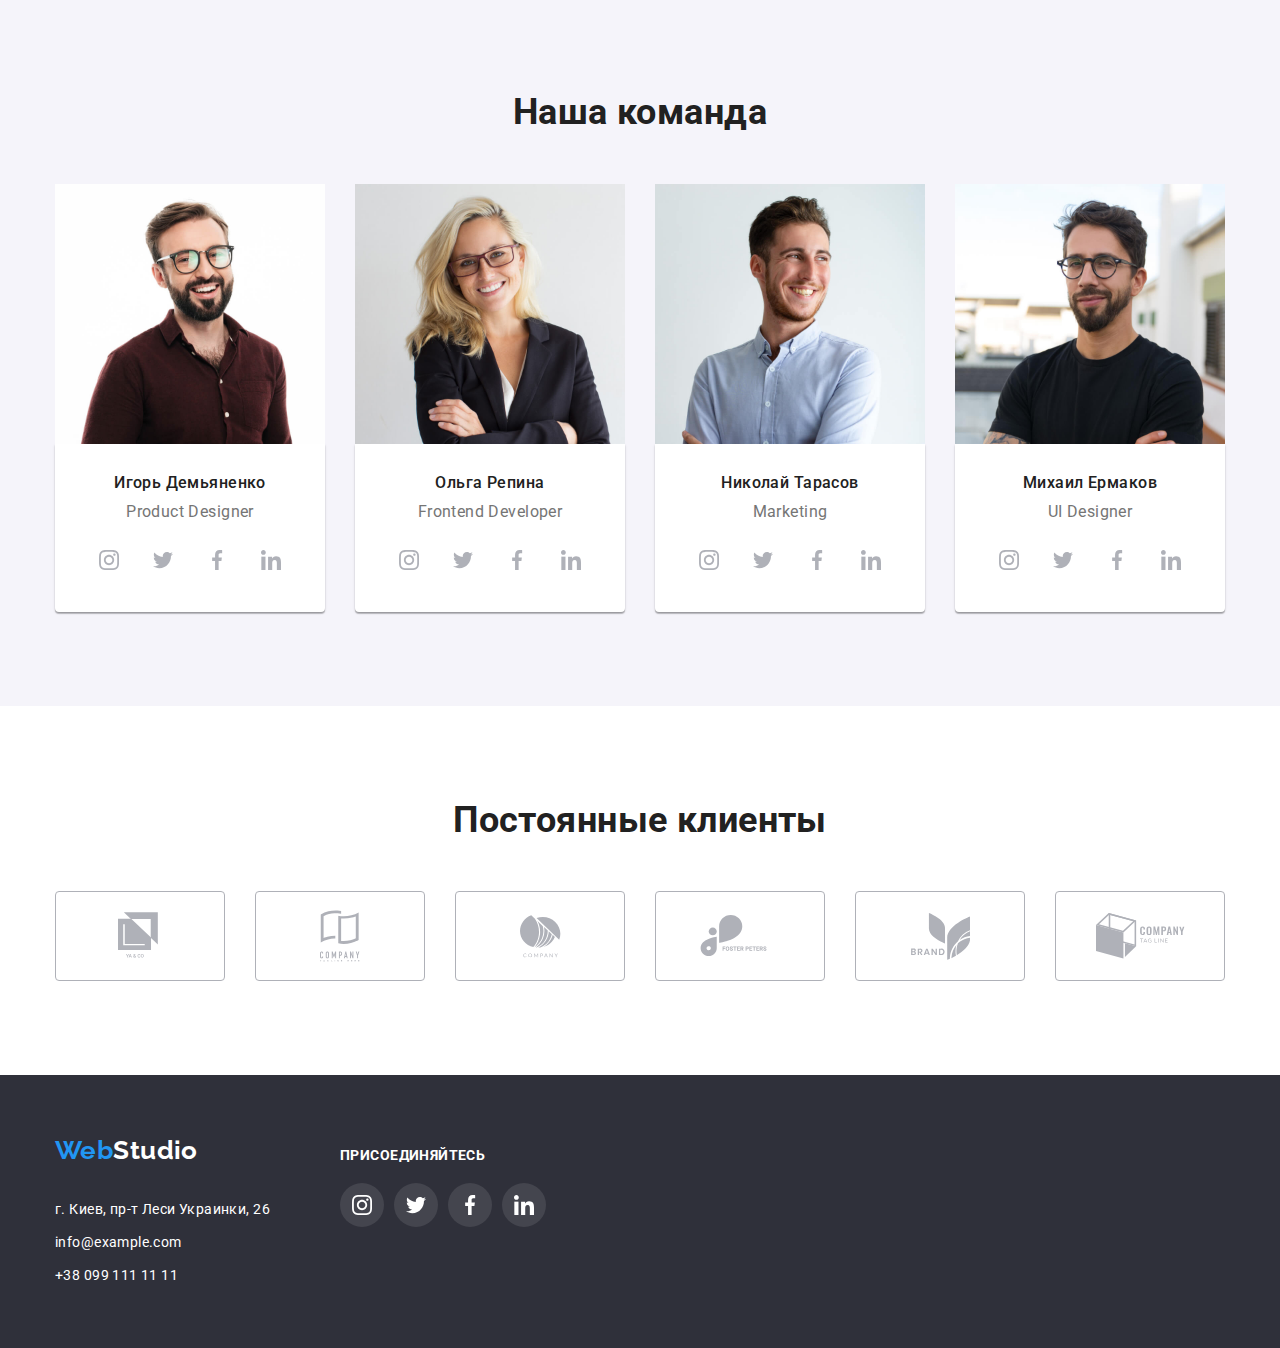
==== commit de2c87ae: "додано псевдоелемент меню навігації / added navigation menu pseudo-item" ====
--- a/index.html
+++ b/index.html
@@ -238,7 +238,7 @@
             </svg></a></li>
           <li class="item"><a href="">
             <svg class="clients-icon" width="89" height="46">
-              <use href="./images/sprite.svg#icon-logo-6" width="89" height="46"></use>
+              <use href="./images/sprite.svg#icon-logo-6"></use>
             </svg></a></li> 
         </ul>
       </section>
@@ -294,7 +294,11 @@
     </footer>
     <div class="backdrop is-hidden " data-modal>
       <div class="form-wrapper">
-        <button class="form-wrapper-close-btn" type=batton data-modal-close><svg><use href=".images/sprite.svg#icon-close-black"width="11" height="11"></use></svg></button>
+        <button class="form-wrapper-close-btn" type=batton data-modal-close>
+          <svg class="form-wrapper-btn-icon" width="11" height="11">
+            <use href="./images/sprite.svg#icon-close-black" ></use>
+          </svg>
+        </button>
       </div>
     </div>
 
--- a/css/styles.css
+++ b/css/styles.css
@@ -28,6 +28,7 @@
   --footer-secondary-text-color: rgba(255, 255, 255, 0.6);
   --prime-border-color: #afb1b8;
   --prime-icon-bgc: #ffffff;
+  --backdrop-icon-color: #000000;
   --secondary-icon-bgc: rgba(255, 255, 255, 0.1);
   --box-shadow-first: rgba(0, 0, 0, 0.12);
   --box-shadow-secondary: rgba(0, 0, 0, 0.14);
@@ -110,6 +111,10 @@
   background-color: var(--box-shadow-third);
 }
 
+.backdrop svg {
+  fill: var(--backdrop-icon-color);
+}
+
 .is-hidden {
   opacity: 0;
   visibility: hidden;
@@ -124,6 +129,9 @@
   height: 581px;
 
   background: var(--primary-background-color);
+  box-shadow: 0px 1px 3px var(--batton-shadow-third), 0px 1px 1px var(--box-shadow-secondary),
+    0px 2px 1px var(--box-shadow-third);
+  border-radius: 4px;
 }
 
 .form-wrapper-close-btn {
@@ -133,18 +141,17 @@
   width: 30px;
   height: 30px;
   cursor: pointer;
-  
+
   background: var(--primary-background-color);
   border: 1px solid var(--batton-shadow-first);
   border-radius: 50%;
   box-sizing: border-box;
-  }
+}
 
 /* Шапка */
 .page-header {
   padding-top: 24px;
   padding-bottom: 25px;
-
 }
 
 nav {
@@ -203,6 +210,9 @@
 .header-icon:focus {
   fill: var(--secondary-link-color);
 } */
+.item-socialnetworks {
+  transition: all 250ms cubic-bezier(0.4, 0, 0.2, 1);
+}
 
 .list-socialnetworks .item:not(:last-child) {
   margin-right: 10px;
@@ -238,6 +248,22 @@
   font-size: 14px;
   line-height: 1.14;
   letter-spacing: 0.02em;
+  transition: all 250ms cubic-bezier(0.4, 0, 0.2, 1);
+}
+.site-nav .item .link {
+  position: relative;
+}
+.site-nav .link:hover::after,
+.site-nav .link:focus::after,
+.site-nav .link.current::after {
+  display: block;
+  content: "";
+  width: 100%;
+  position: absolute;
+  top: 45px;
+  border-radius: 2px;
+  height: 4px;
+  background-color: var(--secondary-link-color);
 }
 
 .site-nav .item:not(:last-child) {
@@ -267,6 +293,7 @@
 
   display: flex;
   align-items: center;
+  transition: all 250ms cubic-bezier(0.4, 0, 0.2, 1);
 }
 
 .auth-nav .link:hover,
@@ -289,11 +316,7 @@
   /* margin-left: auto; */
   /* margin-right: auto; */
   /* outline: 1px solid var(--hero-bgc); */
-  background-image: linear-gradient(
-      var(--hero-bg-gradient),
-      var(--hero-bg-gradient)
-    ),
-    /* ??? */ url(../images/Hero.jpg);
+  background-image: linear-gradient(var(--hero-bg-gradient), var(--hero-bg-gradient)), /* ??? */ url(../images/Hero.jpg);
   background-repeat: no-repeat;
   background-position: center;
   background-size: cover;
@@ -490,8 +513,8 @@
 .ourteam-content {
   background-color: var(--primary-background-color);
 
-  box-shadow: 0px 1px 3px var(--box-shadow-first),
-    0px 1px 1px var(--box-shadow-secondary), 0px 2px 1px var(--box-shadow-third);
+  box-shadow: 0px 1px 3px var(--box-shadow-first), 0px 1px 1px var(--box-shadow-secondary),
+    0px 2px 1px var(--box-shadow-third);
   border-radius: 0px 0px 4px 4px;
 }
 /* .ourteam .item {
@@ -565,6 +588,7 @@
 /* Постоянные клиенты */
 .clients-list {
   display: flex;
+  transition: all 250ms cubic-bezier(0.4, 0, 0.2, 1);
 }
 
 .clients a {
@@ -619,12 +643,15 @@
   flex-wrap: wrap;
 }
 
+.gallery-work .item {
+  transition: all 250ms cubic-bezier(0.4, 0, 0.2, 1);
+}
+
 .gallery-work .item:hover {
   box-sizing: border-box;
   background-color: var(--primary-background-color);
 
-  box-shadow: 0px 1px 1px var(--batton-shadow-third),
-    0px 4px 4px var(--batton-shadow-fourth),
+  box-shadow: 0px 1px 1px var(--batton-shadow-third), 0px 4px 4px var(--batton-shadow-fourth),
     1px 4px 6px var(--batton-shadow-fifth);
 }
 
@@ -666,8 +693,7 @@
   color: var(--prime-button-title);
   background-color: var(--bg-button-color);
 
-  box-shadow: 0px 3px 1px var(--batton-shadow-first),
-    0px 1px 2px var(--batton-shadow-secondary),
+  box-shadow: 0px 3px 1px var(--batton-shadow-first), 0px 1px 2px var(--batton-shadow-secondary),
     0px 2px 2px var(--batton-shadow-third);
   border: none;
 }
@@ -718,7 +744,6 @@
 
 .gallery a:hover .gallery-work-text-container {
   transform: translateY(0%);
-  
 }
 
 .gallery-work-text-container p {
@@ -729,7 +754,6 @@
   line-height: 1.56;
   letter-spacing: 0.03em;
   color: var(--secondary-title-color);
- 
 }
 
 .gallery-work-photo-container {
